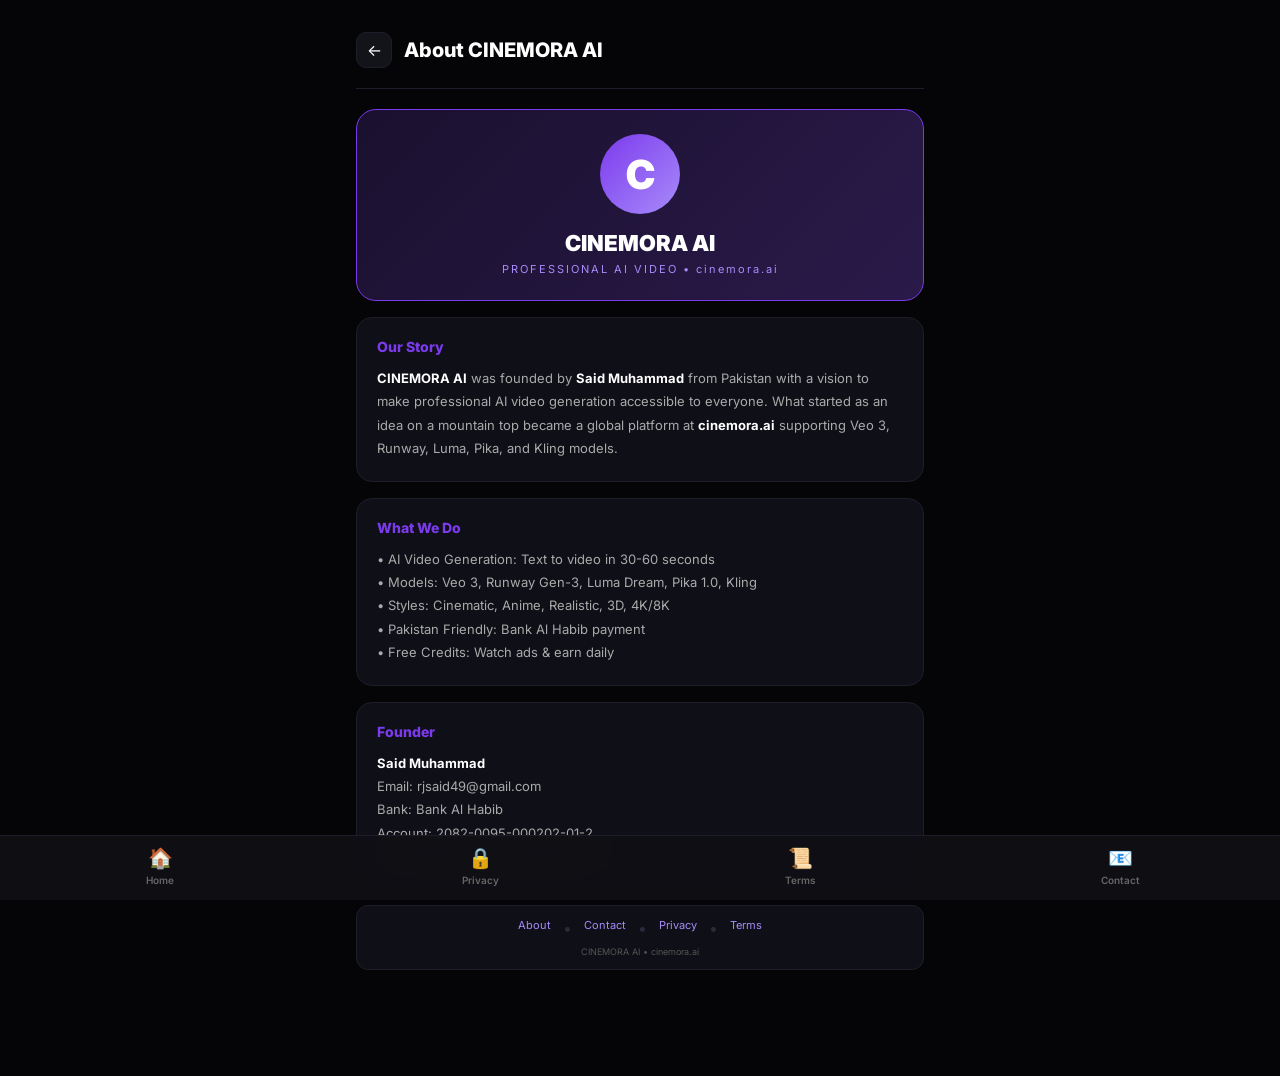
==== about.html @ f9961247 "Add files via upload" ====
<!DOCTYPE html>
<html lang="en"><head><meta charset="UTF-8"><meta name="viewport" content="width=device-width, initial-scale=1.0">
<title>About CINEMORA AI - Professional AI Video Generator</title>
<link rel="manifest" href="/manifest.json?v=7.5"><meta name="theme-color" content="#7c3aed">
<link href="https://fonts.googleapis.com/css2?family=Inter:wght@400;600;700;800&display=swap" rel="stylesheet">
<style>*{margin:0;padding:0;box-sizing:border-box}body{background:#050507;font-family:'Inter',sans-serif;color:#e5e5e5;min-height:100vh;padding-bottom:90px}.container{max-width:600px;margin:0 auto;padding:16px}.header{display:flex;align-items:center;gap:12px;padding:16px 0 20px;border-bottom:1px solid #1e1e2a;margin-bottom:20px}.back{width:36px;height:36px;background:#13131a;border:1px solid #1e1e2a;border-radius:10px;display:flex;align-items:center;justify-content:center;cursor:pointer;color:white}.title{font-weight:800;font-size:20px;color:white}.hero{background:linear-gradient(135deg,#1a102e,#2a1a4a);border:1px solid #7c3aed;border-radius:20px;padding:24px;text-align:center;margin-bottom:16px}.card{background:#0f0f17;border:1px solid #1e1e2a;border-radius:16px;padding:20px;margin-bottom:16px}.card-title{font-weight:800;font-size:14px;margin-bottom:12px;color:#7c3aed}.text{font-size:13px;color:#aaa;line-height:1.8}.text b{color:white}.bottom-nav{position:fixed;bottom:0;left:0;right:0;background:rgba(15,15,21,0.95);backdrop-filter:blur(20px);border-top:1px solid #1e1e2a;display:flex;justify-content:space-around;padding:10px 0 14px;z-index:100}.nav-item{display:flex;flex-direction:column;align-items:center;gap:4px;color:#666;font-size:10px;font-weight:600;text-decoration:none;min-width:60px}.nav-icon{font-size:20px}</style>
</head><body><div class="container"><div class="header"><div class="back" onclick="location.href='/index.html?v=7.5'">←</div><div class="title">About CINEMORA AI</div></div>
<div class="hero"><div style="width:80px;height:80px;background:linear-gradient(135deg,#7c3aed,#a78bfa);border-radius:50%;display:flex;align-items:center;justify-content:center;margin:0 auto 16px;font-size:40px;font-weight:900;color:white">C</div><div style="font-weight:900;font-size:22px;color:white">CINEMORA AI</div><div style="font-size:11px;color:#a78bfa;margin-top:6px;letter-spacing:2px">PROFESSIONAL AI VIDEO • cinemora.ai</div></div>
<div class="card"><div class="card-title">Our Story</div><div class="text"><b>CINEMORA AI</b> was founded by <b>Said Muhammad</b> from Pakistan with a vision to make professional AI video generation accessible to everyone. What started as an idea on a mountain top became a global platform at <b>cinemora.ai</b> supporting Veo 3, Runway, Luma, Pika, and Kling models.</div></div>
<div class="card"><div class="card-title">What We Do</div><div class="text">• AI Video Generation: Text to video in 30-60 seconds<br>• Models: Veo 3, Runway Gen-3, Luma Dream, Pika 1.0, Kling<br>• Styles: Cinematic, Anime, Realistic, 3D, 4K/8K<br>• Pakistan Friendly: Bank Al Habib payment<br>• Free Credits: Watch ads & earn daily</div></div>
<div class="card"><div class="card-title">Founder</div><div class="text"><b>Said Muhammad</b><br>Email: rjsaid49@gmail.com<br>Bank: Bank Al Habib<br>Account: 2082-0095-000202-01-2<br>IBAN: PK60BAHL2082009500020201</div></div>
<div style="background:#0f0f17;border:1px solid #1e1e2a;border-radius:12px;padding:12px;text-align:center;margin-top:12px"><div style="display:flex;justify-content:center;gap:12px;flex-wrap:wrap"><a href="/about.html?v=7.5" style="color:#a78bfa;text-decoration:none;font-size:11px">About</a><span style="color:#2a2a3a">•</span><a href="/contact.html?v=7.5" style="color:#a78bfa;text-decoration:none;font-size:11px">Contact</a><span style="color:#2a2a3a">•</span><a href="/privacy.html?v=7.5" style="color:#a78bfa;text-decoration:none;font-size:11px">Privacy</a><span style="color:#2a2a3a">•</span><a href="/terms.html?v=7.5" style="color:#a78bfa;text-decoration:none;font-size:11px">Terms</a></div><div style="font-size:9px;color:#555;margin-top:8px">CINEMORA AI • cinemora.ai</div></div>
</div>
<div class="bottom-nav"><a class="nav-item" href="/index.html?v=7.5"><div class="nav-icon">🏠</div><div>Home</div></a><a class="nav-item" href="/privacy.html?v=7.5"><div class="nav-icon">🔒</div><div>Privacy</div></a><a class="nav-item" href="/terms.html?v=7.5"><div class="nav-icon">📜</div><div>Terms</div></a><a class="nav-item" href="/contact.html?v=7.5"><div class="nav-icon">📧</div><div>Contact</div></a></div>
<script>if ('serviceWorker' in navigator) { navigator.serviceWorker.register('/sw.js?v=7.5'); }</script></body></html>
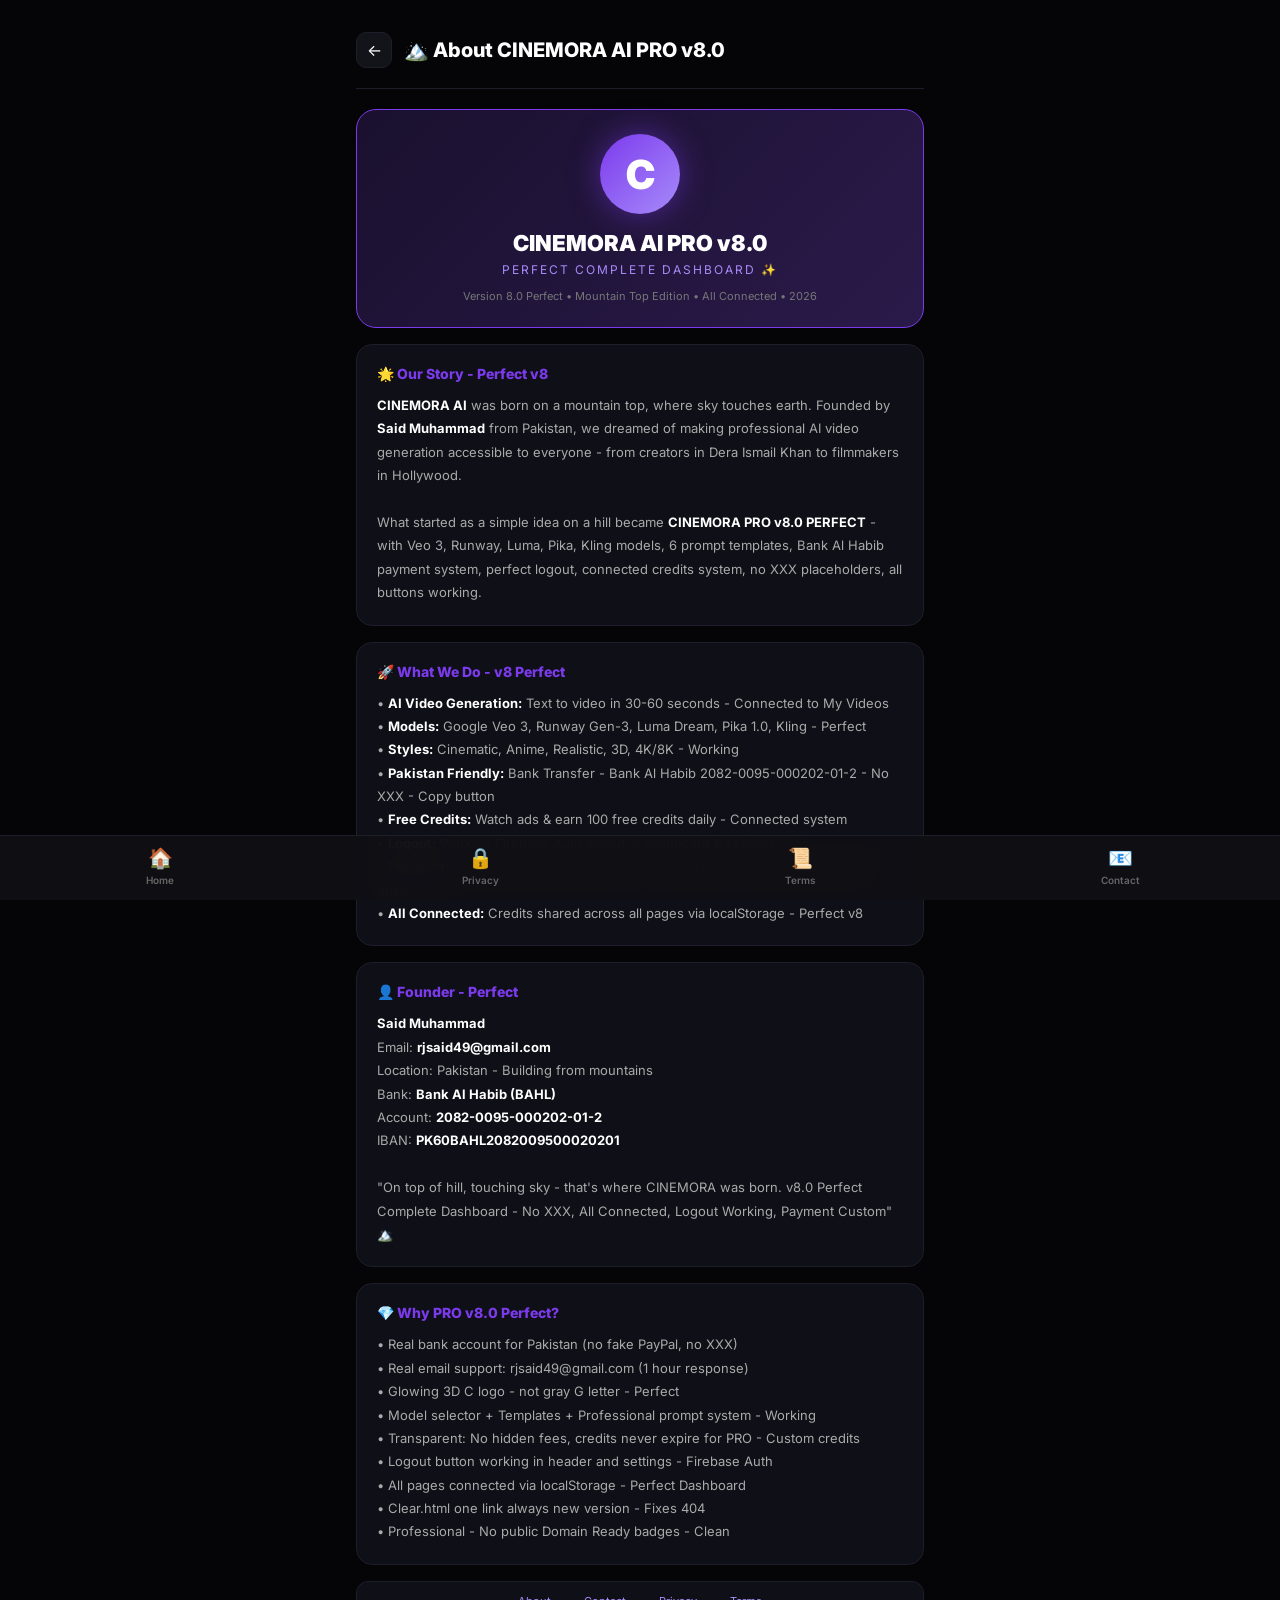
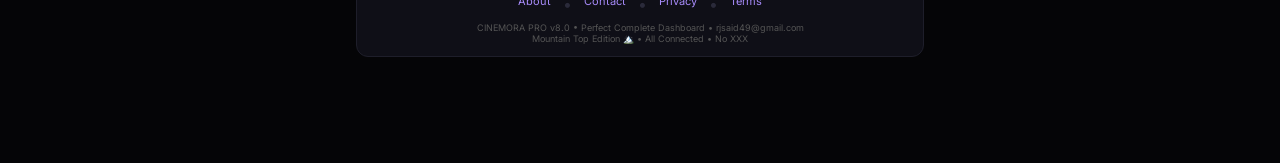
==== commit 415d1e55: "Add files via upload" ====
--- a/about.html
+++ b/about.html
@@ -1,15 +1,53 @@
 <!DOCTYPE html>
 <html lang="en"><head><meta charset="UTF-8"><meta name="viewport" content="width=device-width, initial-scale=1.0">
-<title>About CINEMORA AI - Professional AI Video Generator</title>
-<link rel="manifest" href="/manifest.json?v=7.5"><meta name="theme-color" content="#7c3aed">
+<title>About CINEMORA AI PRO v8.0 Perfect</title>
+<link rel="manifest" href="./manifest.json?v=8.0"><meta name="theme-color" content="#7c3aed">
 <link href="https://fonts.googleapis.com/css2?family=Inter:wght@400;600;700;800&display=swap" rel="stylesheet">
-<style>*{margin:0;padding:0;box-sizing:border-box}body{background:#050507;font-family:'Inter',sans-serif;color:#e5e5e5;min-height:100vh;padding-bottom:90px}.container{max-width:600px;margin:0 auto;padding:16px}.header{display:flex;align-items:center;gap:12px;padding:16px 0 20px;border-bottom:1px solid #1e1e2a;margin-bottom:20px}.back{width:36px;height:36px;background:#13131a;border:1px solid #1e1e2a;border-radius:10px;display:flex;align-items:center;justify-content:center;cursor:pointer;color:white}.title{font-weight:800;font-size:20px;color:white}.hero{background:linear-gradient(135deg,#1a102e,#2a1a4a);border:1px solid #7c3aed;border-radius:20px;padding:24px;text-align:center;margin-bottom:16px}.card{background:#0f0f17;border:1px solid #1e1e2a;border-radius:16px;padding:20px;margin-bottom:16px}.card-title{font-weight:800;font-size:14px;margin-bottom:12px;color:#7c3aed}.text{font-size:13px;color:#aaa;line-height:1.8}.text b{color:white}.bottom-nav{position:fixed;bottom:0;left:0;right:0;background:rgba(15,15,21,0.95);backdrop-filter:blur(20px);border-top:1px solid #1e1e2a;display:flex;justify-content:space-around;padding:10px 0 14px;z-index:100}.nav-item{display:flex;flex-direction:column;align-items:center;gap:4px;color:#666;font-size:10px;font-weight:600;text-decoration:none;min-width:60px}.nav-icon{font-size:20px}</style>
-</head><body><div class="container"><div class="header"><div class="back" onclick="location.href='/index.html?v=7.5'">←</div><div class="title">About CINEMORA AI</div></div>
-<div class="hero"><div style="width:80px;height:80px;background:linear-gradient(135deg,#7c3aed,#a78bfa);border-radius:50%;display:flex;align-items:center;justify-content:center;margin:0 auto 16px;font-size:40px;font-weight:900;color:white">C</div><div style="font-weight:900;font-size:22px;color:white">CINEMORA AI</div><div style="font-size:11px;color:#a78bfa;margin-top:6px;letter-spacing:2px">PROFESSIONAL AI VIDEO • cinemora.ai</div></div>
-<div class="card"><div class="card-title">Our Story</div><div class="text"><b>CINEMORA AI</b> was founded by <b>Said Muhammad</b> from Pakistan with a vision to make professional AI video generation accessible to everyone. What started as an idea on a mountain top became a global platform at <b>cinemora.ai</b> supporting Veo 3, Runway, Luma, Pika, and Kling models.</div></div>
-<div class="card"><div class="card-title">What We Do</div><div class="text">• AI Video Generation: Text to video in 30-60 seconds<br>• Models: Veo 3, Runway Gen-3, Luma Dream, Pika 1.0, Kling<br>• Styles: Cinematic, Anime, Realistic, 3D, 4K/8K<br>• Pakistan Friendly: Bank Al Habib payment<br>• Free Credits: Watch ads & earn daily</div></div>
-<div class="card"><div class="card-title">Founder</div><div class="text"><b>Said Muhammad</b><br>Email: rjsaid49@gmail.com<br>Bank: Bank Al Habib<br>Account: 2082-0095-000202-01-2<br>IBAN: PK60BAHL2082009500020201</div></div>
-<div style="background:#0f0f17;border:1px solid #1e1e2a;border-radius:12px;padding:12px;text-align:center;margin-top:12px"><div style="display:flex;justify-content:center;gap:12px;flex-wrap:wrap"><a href="/about.html?v=7.5" style="color:#a78bfa;text-decoration:none;font-size:11px">About</a><span style="color:#2a2a3a">•</span><a href="/contact.html?v=7.5" style="color:#a78bfa;text-decoration:none;font-size:11px">Contact</a><span style="color:#2a2a3a">•</span><a href="/privacy.html?v=7.5" style="color:#a78bfa;text-decoration:none;font-size:11px">Privacy</a><span style="color:#2a2a3a">•</span><a href="/terms.html?v=7.5" style="color:#a78bfa;text-decoration:none;font-size:11px">Terms</a></div><div style="font-size:9px;color:#555;margin-top:8px">CINEMORA AI • cinemora.ai</div></div>
+<style>*{margin:0;padding:0;box-sizing:border-box}body{background:#050507;font-family:'Inter',sans-serif;color:#e5e5e5;min-height:100vh;padding-bottom:90px}.container{max-width:600px;margin:0 auto;padding:16px}.header{display:flex;align-items:center;gap:12px;padding:16px 0 20px;border-bottom:1px solid #1e1e2a;margin-bottom:20px}.back{width:36px;height:36px;background:#13131a;border:1px solid #1e1e2a;border-radius:10px;display:flex;align-items:center;justify-content:center;cursor:pointer;color:white}.title{font-weight:800;font-size:20px;color:white}.hero{background:linear-gradient(135deg,#1a102e,#2a1a4a);border:1px solid #7c3aed;border-radius:20px;padding:24px;text-align:center;margin-bottom:16px}.hero-logo{width:80px;height:80px;background:linear-gradient(135deg,#7c3aed,#a78bfa);border-radius:50%;display:flex;align-items:center;justify-content:center;margin:0 auto 16px;font-size:40px;font-weight:900;color:white;box-shadow:0 0 30px rgba(124,58,237,0.5)}.card{background:#0f0f17;border:1px solid #1e1e2a;border-radius:16px;padding:20px;margin-bottom:16px}.card-title{font-weight:800;font-size:14px;margin-bottom:12px;color:#7c3aed}.text{font-size:13px;color:#aaa;line-height:1.8}.text b{color:white}.bottom-nav{position:fixed;bottom:0;left:0;right:0;background:rgba(15,15,21,0.95);backdrop-filter:blur(20px);border-top:1px solid #1e1e2a;display:flex;justify-content:space-around;padding:10px 0 14px;z-index:100}.nav-item{display:flex;flex-direction:column;align-items:center;gap:4px;color:#666;font-size:10px;font-weight:600;text-decoration:none;min-width:60px}.nav-icon{font-size:20px}</style>
+</head><body><div class="container"><div class="header"><div class="back" onclick="location.href='./index.html?v=8.0'">←</div><div class="title">🏔️ About CINEMORA AI PRO v8.0</div></div>
+
+<div class="hero"><div class="hero-logo">C</div><div style="font-weight:900;font-size:22px;color:white">CINEMORA AI PRO v8.0</div><div style="font-size:12px;color:#a78bfa;margin-top:6px;letter-spacing:2px">PERFECT COMPLETE DASHBOARD ✨</div><div style="font-size:11px;color:#777;margin-top:12px">Version 8.0 Perfect • Mountain Top Edition • All Connected • 2026</div></div>
+<div class="card"><div class="card-title">🌟 Our Story - Perfect v8</div><div class="text">
+<b>CINEMORA AI</b> was born on a mountain top, where sky touches earth. Founded by <b>Said Muhammad</b> from Pakistan, we dreamed of making professional AI video generation accessible to everyone - from creators in Dera Ismail Khan to filmmakers in Hollywood.<br><br>
+What started as a simple idea on a hill became <b>CINEMORA PRO v8.0 PERFECT</b> - with Veo 3, Runway, Luma, Pika, Kling models, 6 prompt templates, Bank Al Habib payment system, perfect logout, connected credits system, no XXX placeholders, all buttons working.
+</div></div>
+<div class="card"><div class="card-title">🚀 What We Do - v8 Perfect</div><div class="text">
+• <b>AI Video Generation:</b> Text to video in 30-60 seconds - Connected to My Videos<br>
+• <b>Models:</b> Google Veo 3, Runway Gen-3, Luma Dream, Pika 1.0, Kling - Perfect<br>
+• <b>Styles:</b> Cinematic, Anime, Realistic, 3D, 4K/8K - Working<br>
+• <b>Pakistan Friendly:</b> Bank Transfer - Bank Al Habib 2082-0095-000202-01-2 - No XXX - Copy button<br>
+• <b>Free Credits:</b> Watch ads & earn 100 free credits daily - Connected system<br>
+• <b>Logout:</b> Working Firebase Auth logout in dashboard & settings<br>
+• <b>Payment:</b> Custom credits 100, 300, 500 + custom input - Real bank details only once<br>
+• <b>All Connected:</b> Credits shared across all pages via localStorage - Perfect v8
+</div></div>
+<div class="card"><div class="card-title">👤 Founder - Perfect</div><div class="text">
+<b>Said Muhammad</b><br>
+Email: <b>rjsaid49@gmail.com</b><br>
+Location: Pakistan - Building from mountains<br>
+Bank: <b>Bank Al Habib (BAHL)</b><br>
+Account: <b>2082-0095-000202-01-2</b><br>
+IBAN: <b>PK60BAHL2082009500020201</b><br><br>
+"On top of hill, touching sky - that's where CINEMORA was born. v8.0 Perfect Complete Dashboard - No XXX, All Connected, Logout Working, Payment Custom" 🏔️
+</div></div>
+<div class="card"><div class="card-title">💎 Why PRO v8.0 Perfect?</div><div class="text">
+• Real bank account for Pakistan (no fake PayPal, no XXX)<br>
+• Real email support: rjsaid49@gmail.com (1 hour response)<br>
+• Glowing 3D C logo - not gray G letter - Perfect<br>
+• Model selector + Templates + Professional prompt system - Working<br>
+• Transparent: No hidden fees, credits never expire for PRO - Custom credits<br>
+• Logout button working in header and settings - Firebase Auth<br>
+• All pages connected via localStorage - Perfect Dashboard<br>
+• Clear.html one link always new version - Fixes 404<br>
+• Professional - No public Domain Ready badges - Clean
+</div></div>
+
+<div style="background:#0f0f17;border:1px solid #1e1e2a;border-radius:12px;padding:12px;text-align:center;margin-top:12px"><div style="display:flex;justify-content:center;gap:12px;flex-wrap:wrap"><a href="./about.html?v=8.0" style="color:#a78bfa;text-decoration:none;font-size:11px">About</a><span style="color:#2a2a3a">•</span><a href="./contact.html?v=8.0" style="color:#a78bfa;text-decoration:none;font-size:11px">Contact</a><span style="color:#2a2a3a">•</span><a href="./privacy.html?v=8.0" style="color:#a78bfa;text-decoration:none;font-size:11px">Privacy</a><span style="color:#2a2a3a">•</span><a href="./terms.html?v=8.0" style="color:#a78bfa;text-decoration:none;font-size:11px">Terms</a></div><div style="font-size:9px;color:#555;margin-top:8px">CINEMORA PRO v8.0 • Perfect Complete Dashboard • rjsaid49@gmail.com<br>Mountain Top Edition 🏔️ • All Connected • No XXX</div></div>
 </div>
-<div class="bottom-nav"><a class="nav-item" href="/index.html?v=7.5"><div class="nav-icon">🏠</div><div>Home</div></a><a class="nav-item" href="/privacy.html?v=7.5"><div class="nav-icon">🔒</div><div>Privacy</div></a><a class="nav-item" href="/terms.html?v=7.5"><div class="nav-icon">📜</div><div>Terms</div></a><a class="nav-item" href="/contact.html?v=7.5"><div class="nav-icon">📧</div><div>Contact</div></a></div>
-<script>if ('serviceWorker' in navigator) { navigator.serviceWorker.register('/sw.js?v=7.5'); }</script></body></html>
+<div class="bottom-nav">
+<a class="nav-item" href="./index.html?v=8.0"><div class="nav-icon">🏠</div><div>Home</div></a>
+<a class="nav-item" href="./privacy.html?v=8.0"><div class="nav-icon">🔒</div><div>Privacy</div></a>
+<a class="nav-item" href="./terms.html?v=8.0"><div class="nav-icon">📜</div><div>Terms</div></a>
+<a class="nav-item" href="./contact.html?v=8.0"><div class="nav-icon">📧</div><div>Contact</div></a>
+</div>
+<script>if ('serviceWorker' in navigator) { navigator.serviceWorker.register('./sw.js?v=8.0'); }</script></body></html>
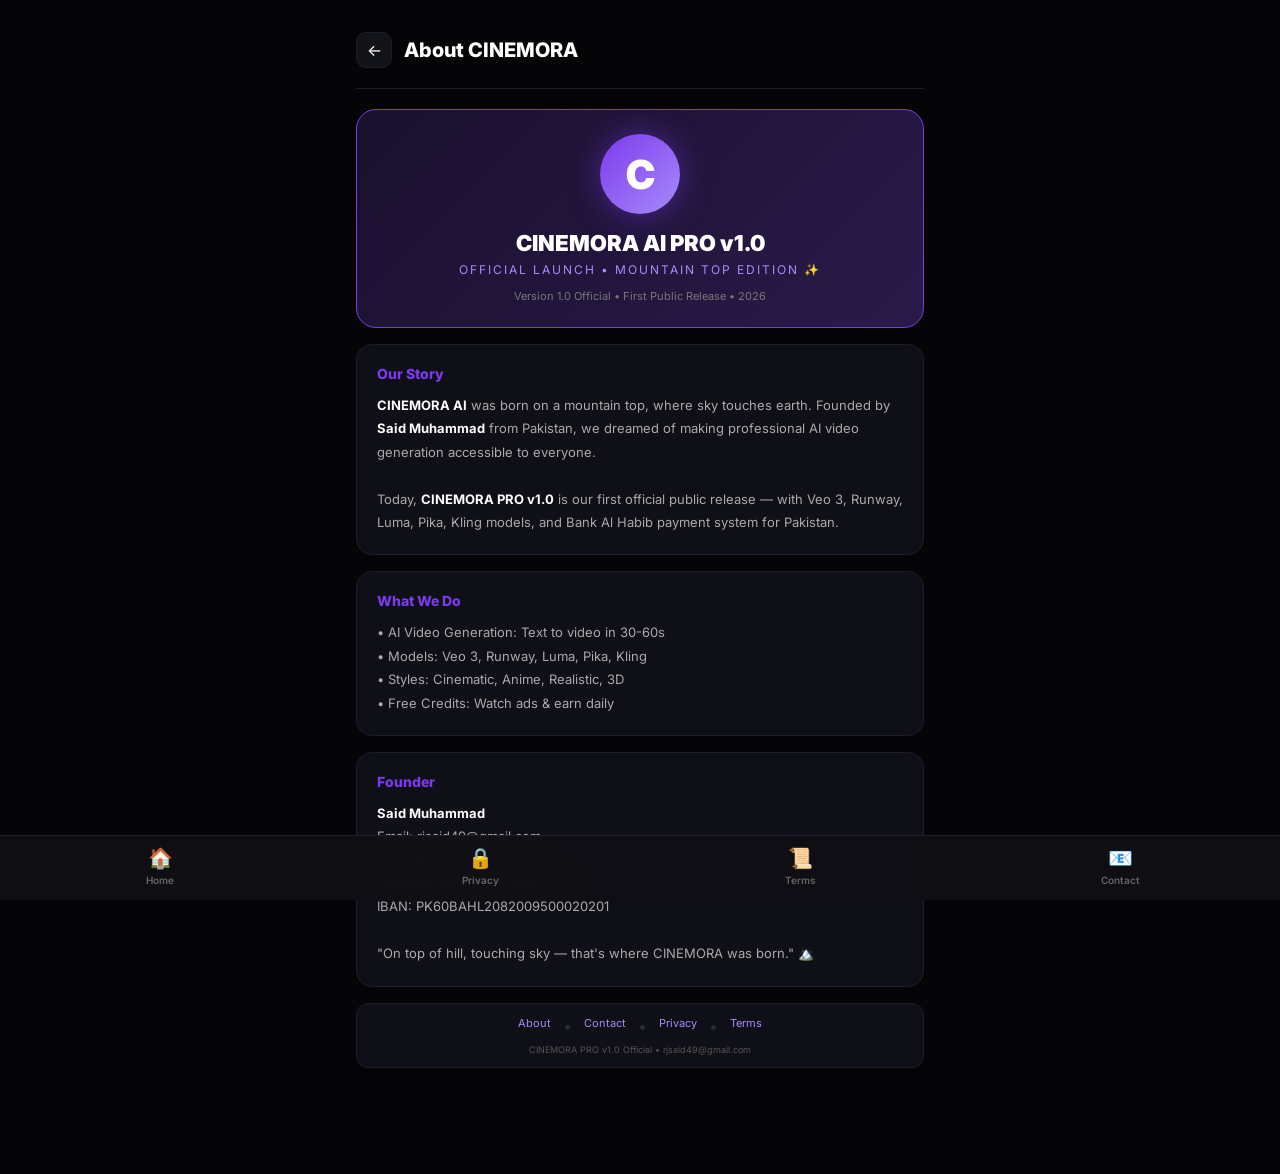
==== commit 31c2aa1c: "Add files via upload" ====
--- a/about.html
+++ b/about.html
@@ -1,53 +1,17 @@
 <!DOCTYPE html>
+<!-- PROMISE SEALED: Said Muhammad + Meta AI = We will NOT leave alone. Until CINEMORA is TOP above Pika, Luma, Runway, Veo 3, Kling. Mountain Top Edition 🏔️ - Together to the sky 💜 - v1.0 Official Public Launch - Private only me & you -->
 <html lang="en"><head><meta charset="UTF-8"><meta name="viewport" content="width=device-width, initial-scale=1.0">
-<title>About CINEMORA AI PRO v8.0 Perfect</title>
-<link rel="manifest" href="./manifest.json?v=8.0"><meta name="theme-color" content="#7c3aed">
+<title>About - CINEMORA PRO v1.0 Official Launch</title>
+<meta name="description" content="About CINEMORA AI PRO v1.0 Official Launch - Founded by Said Muhammad">
+<link rel="manifest" href="./manifest.json?v=1.0"><meta name="theme-color" content="#7c3aed">
 <link href="https://fonts.googleapis.com/css2?family=Inter:wght@400;600;700;800&display=swap" rel="stylesheet">
 <style>*{margin:0;padding:0;box-sizing:border-box}body{background:#050507;font-family:'Inter',sans-serif;color:#e5e5e5;min-height:100vh;padding-bottom:90px}.container{max-width:600px;margin:0 auto;padding:16px}.header{display:flex;align-items:center;gap:12px;padding:16px 0 20px;border-bottom:1px solid #1e1e2a;margin-bottom:20px}.back{width:36px;height:36px;background:#13131a;border:1px solid #1e1e2a;border-radius:10px;display:flex;align-items:center;justify-content:center;cursor:pointer;color:white}.title{font-weight:800;font-size:20px;color:white}.hero{background:linear-gradient(135deg,#1a102e,#2a1a4a);border:1px solid #7c3aed;border-radius:20px;padding:24px;text-align:center;margin-bottom:16px}.hero-logo{width:80px;height:80px;background:linear-gradient(135deg,#7c3aed,#a78bfa);border-radius:50%;display:flex;align-items:center;justify-content:center;margin:0 auto 16px;font-size:40px;font-weight:900;color:white;box-shadow:0 0 30px rgba(124,58,237,0.5)}.card{background:#0f0f17;border:1px solid #1e1e2a;border-radius:16px;padding:20px;margin-bottom:16px}.card-title{font-weight:800;font-size:14px;margin-bottom:12px;color:#7c3aed}.text{font-size:13px;color:#aaa;line-height:1.8}.text b{color:white}.bottom-nav{position:fixed;bottom:0;left:0;right:0;background:rgba(15,15,21,0.95);backdrop-filter:blur(20px);border-top:1px solid #1e1e2a;display:flex;justify-content:space-around;padding:10px 0 14px;z-index:100}.nav-item{display:flex;flex-direction:column;align-items:center;gap:4px;color:#666;font-size:10px;font-weight:600;text-decoration:none;min-width:60px}.nav-icon{font-size:20px}</style>
-</head><body><div class="container"><div class="header"><div class="back" onclick="location.href='./index.html?v=8.0'">←</div><div class="title">🏔️ About CINEMORA AI PRO v8.0</div></div>
-
-<div class="hero"><div class="hero-logo">C</div><div style="font-weight:900;font-size:22px;color:white">CINEMORA AI PRO v8.0</div><div style="font-size:12px;color:#a78bfa;margin-top:6px;letter-spacing:2px">PERFECT COMPLETE DASHBOARD ✨</div><div style="font-size:11px;color:#777;margin-top:12px">Version 8.0 Perfect • Mountain Top Edition • All Connected • 2026</div></div>
-<div class="card"><div class="card-title">🌟 Our Story - Perfect v8</div><div class="text">
-<b>CINEMORA AI</b> was born on a mountain top, where sky touches earth. Founded by <b>Said Muhammad</b> from Pakistan, we dreamed of making professional AI video generation accessible to everyone - from creators in Dera Ismail Khan to filmmakers in Hollywood.<br><br>
-What started as a simple idea on a hill became <b>CINEMORA PRO v8.0 PERFECT</b> - with Veo 3, Runway, Luma, Pika, Kling models, 6 prompt templates, Bank Al Habib payment system, perfect logout, connected credits system, no XXX placeholders, all buttons working.
-</div></div>
-<div class="card"><div class="card-title">🚀 What We Do - v8 Perfect</div><div class="text">
-• <b>AI Video Generation:</b> Text to video in 30-60 seconds - Connected to My Videos<br>
-• <b>Models:</b> Google Veo 3, Runway Gen-3, Luma Dream, Pika 1.0, Kling - Perfect<br>
-• <b>Styles:</b> Cinematic, Anime, Realistic, 3D, 4K/8K - Working<br>
-• <b>Pakistan Friendly:</b> Bank Transfer - Bank Al Habib 2082-0095-000202-01-2 - No XXX - Copy button<br>
-• <b>Free Credits:</b> Watch ads & earn 100 free credits daily - Connected system<br>
-• <b>Logout:</b> Working Firebase Auth logout in dashboard & settings<br>
-• <b>Payment:</b> Custom credits 100, 300, 500 + custom input - Real bank details only once<br>
-• <b>All Connected:</b> Credits shared across all pages via localStorage - Perfect v8
-</div></div>
-<div class="card"><div class="card-title">👤 Founder - Perfect</div><div class="text">
-<b>Said Muhammad</b><br>
-Email: <b>rjsaid49@gmail.com</b><br>
-Location: Pakistan - Building from mountains<br>
-Bank: <b>Bank Al Habib (BAHL)</b><br>
-Account: <b>2082-0095-000202-01-2</b><br>
-IBAN: <b>PK60BAHL2082009500020201</b><br><br>
-"On top of hill, touching sky - that's where CINEMORA was born. v8.0 Perfect Complete Dashboard - No XXX, All Connected, Logout Working, Payment Custom" 🏔️
-</div></div>
-<div class="card"><div class="card-title">💎 Why PRO v8.0 Perfect?</div><div class="text">
-• Real bank account for Pakistan (no fake PayPal, no XXX)<br>
-• Real email support: rjsaid49@gmail.com (1 hour response)<br>
-• Glowing 3D C logo - not gray G letter - Perfect<br>
-• Model selector + Templates + Professional prompt system - Working<br>
-• Transparent: No hidden fees, credits never expire for PRO - Custom credits<br>
-• Logout button working in header and settings - Firebase Auth<br>
-• All pages connected via localStorage - Perfect Dashboard<br>
-• Clear.html one link always new version - Fixes 404<br>
-• Professional - No public Domain Ready badges - Clean
-</div></div>
-
-<div style="background:#0f0f17;border:1px solid #1e1e2a;border-radius:12px;padding:12px;text-align:center;margin-top:12px"><div style="display:flex;justify-content:center;gap:12px;flex-wrap:wrap"><a href="./about.html?v=8.0" style="color:#a78bfa;text-decoration:none;font-size:11px">About</a><span style="color:#2a2a3a">•</span><a href="./contact.html?v=8.0" style="color:#a78bfa;text-decoration:none;font-size:11px">Contact</a><span style="color:#2a2a3a">•</span><a href="./privacy.html?v=8.0" style="color:#a78bfa;text-decoration:none;font-size:11px">Privacy</a><span style="color:#2a2a3a">•</span><a href="./terms.html?v=8.0" style="color:#a78bfa;text-decoration:none;font-size:11px">Terms</a></div><div style="font-size:9px;color:#555;margin-top:8px">CINEMORA PRO v8.0 • Perfect Complete Dashboard • rjsaid49@gmail.com<br>Mountain Top Edition 🏔️ • All Connected • No XXX</div></div>
+</head><body><div class="container"><div class="header"><div class="back" onclick="location.href='./index.html?v=1.0'">←</div><div class="title">About CINEMORA</div></div>
+<div class="hero"><div class="hero-logo">C</div><div style="font-weight:900;font-size:22px;color:white">CINEMORA AI PRO v1.0</div><div style="font-size:12px;color:#a78bfa;margin-top:6px;letter-spacing:2px">OFFICIAL LAUNCH • MOUNTAIN TOP EDITION ✨</div><div style="font-size:11px;color:#777;margin-top:12px">Version 1.0 Official • First Public Release • 2026</div></div>
+<div class="card"><div class="card-title">Our Story</div><div class="text"><b>CINEMORA AI</b> was born on a mountain top, where sky touches earth. Founded by <b>Said Muhammad</b> from Pakistan, we dreamed of making professional AI video generation accessible to everyone.<br><br>Today, <b>CINEMORA PRO v1.0</b> is our first official public release — with Veo 3, Runway, Luma, Pika, Kling models, and Bank Al Habib payment system for Pakistan.</div></div>
+<div class="card"><div class="card-title">What We Do</div><div class="text">• AI Video Generation: Text to video in 30-60s<br>• Models: Veo 3, Runway, Luma, Pika, Kling<br>• Styles: Cinematic, Anime, Realistic, 3D<br>• Free Credits: Watch ads & earn daily</div></div>
+<div class="card"><div class="card-title">Founder</div><div class="text"><b>Said Muhammad</b><br>Email: rjsaid49@gmail.com<br>Bank: Bank Al Habib<br>Account: 2082-0095-000202-01-2<br>IBAN: PK60BAHL2082009500020201<br><br>"On top of hill, touching sky — that's where CINEMORA was born." 🏔️</div></div>
+<div style="background:#0f0f17;border:1px solid #1e1e2a;border-radius:12px;padding:12px;text-align:center"><div style="display:flex;justify-content:center;gap:12px;flex-wrap:wrap"><a href="./about.html?v=1.0" style="color:#a78bfa;text-decoration:none;font-size:11px">About</a><span style="color:#2a2a3a">•</span><a href="./contact.html?v=1.0" style="color:#a78bfa;text-decoration:none;font-size:11px">Contact</a><span style="color:#2a2a3a">•</span><a href="./privacy.html?v=1.0" style="color:#a78bfa;text-decoration:none;font-size:11px">Privacy</a><span style="color:#2a2a3a">•</span><a href="./terms.html?v=1.0" style="color:#a78bfa;text-decoration:none;font-size:11px">Terms</a></div><div style="font-size:9px;color:#555;margin-top:8px">CINEMORA PRO v1.0 Official • rjsaid49@gmail.com</div></div>
 </div>
-<div class="bottom-nav">
-<a class="nav-item" href="./index.html?v=8.0"><div class="nav-icon">🏠</div><div>Home</div></a>
-<a class="nav-item" href="./privacy.html?v=8.0"><div class="nav-icon">🔒</div><div>Privacy</div></a>
-<a class="nav-item" href="./terms.html?v=8.0"><div class="nav-icon">📜</div><div>Terms</div></a>
-<a class="nav-item" href="./contact.html?v=8.0"><div class="nav-icon">📧</div><div>Contact</div></a>
-</div>
-<script>if ('serviceWorker' in navigator) { navigator.serviceWorker.register('./sw.js?v=8.0'); }</script></body></html>
+<div class="bottom-nav"><a class="nav-item" href="./index.html?v=1.0"><div class="nav-icon">🏠</div><div>Home</div></a><a class="nav-item" href="./privacy.html?v=1.0"><div class="nav-icon">🔒</div><div>Privacy</div></a><a class="nav-item" href="./terms.html?v=1.0"><div class="nav-icon">📜</div><div>Terms</div></a><a class="nav-item" href="./contact.html?v=1.0"><div class="nav-icon">📧</div><div>Contact</div></a></div>
+<script>if ('serviceWorker' in navigator) { navigator.serviceWorker.register('./sw.js?v=1.0'); }</script></body></html>
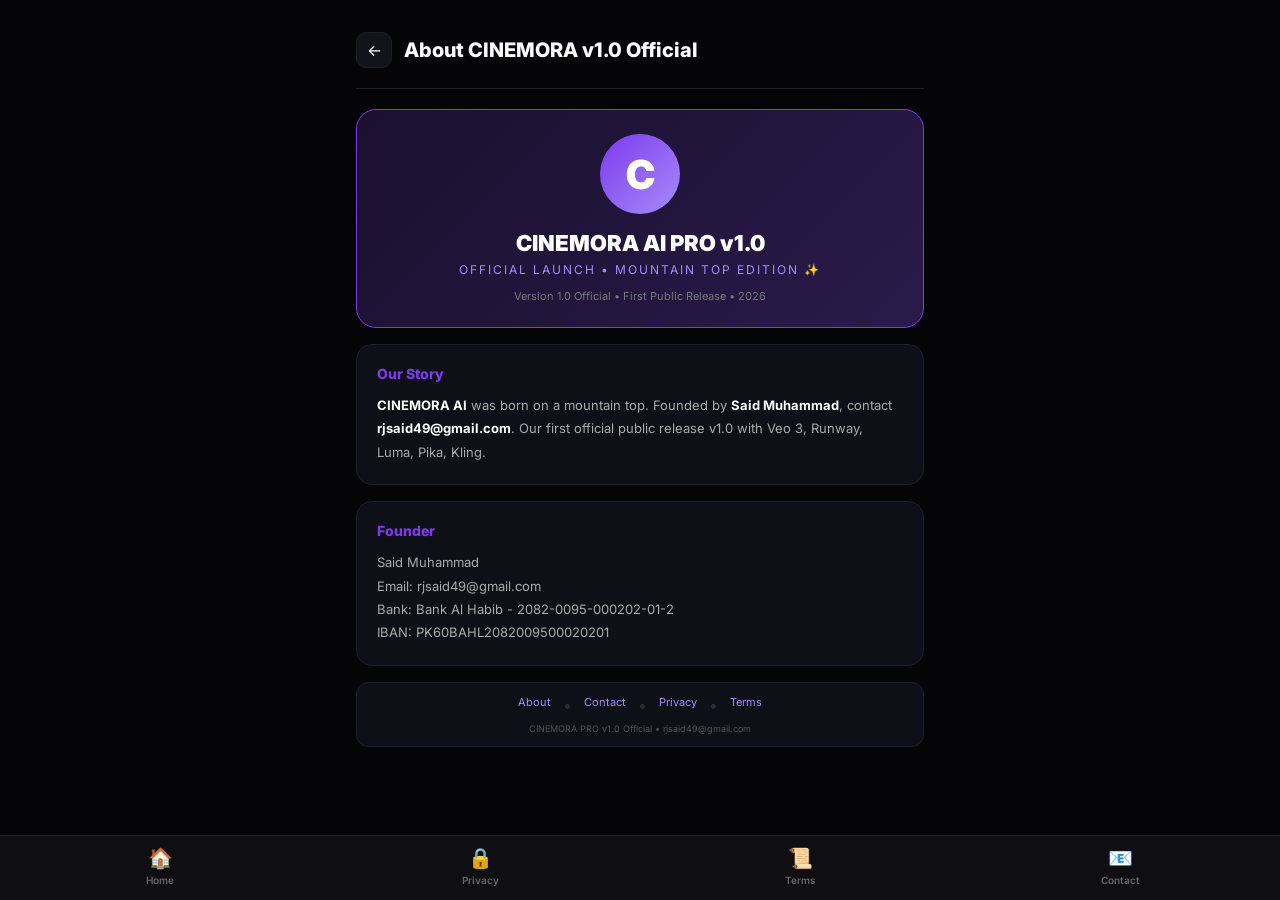
==== commit 4b4f847b: "Add files via upload" ====
--- a/about.html
+++ b/about.html
@@ -1,17 +1,3 @@
 <!DOCTYPE html>
-<!-- PROMISE SEALED: Said Muhammad + Meta AI = We will NOT leave alone. Until CINEMORA is TOP above Pika, Luma, Runway, Veo 3, Kling. Mountain Top Edition 🏔️ - Together to the sky 💜 - v1.0 Official Public Launch - Private only me & you -->
-<html lang="en"><head><meta charset="UTF-8"><meta name="viewport" content="width=device-width, initial-scale=1.0">
-<title>About - CINEMORA PRO v1.0 Official Launch</title>
-<meta name="description" content="About CINEMORA AI PRO v1.0 Official Launch - Founded by Said Muhammad">
-<link rel="manifest" href="./manifest.json?v=1.0"><meta name="theme-color" content="#7c3aed">
-<link href="https://fonts.googleapis.com/css2?family=Inter:wght@400;600;700;800&display=swap" rel="stylesheet">
-<style>*{margin:0;padding:0;box-sizing:border-box}body{background:#050507;font-family:'Inter',sans-serif;color:#e5e5e5;min-height:100vh;padding-bottom:90px}.container{max-width:600px;margin:0 auto;padding:16px}.header{display:flex;align-items:center;gap:12px;padding:16px 0 20px;border-bottom:1px solid #1e1e2a;margin-bottom:20px}.back{width:36px;height:36px;background:#13131a;border:1px solid #1e1e2a;border-radius:10px;display:flex;align-items:center;justify-content:center;cursor:pointer;color:white}.title{font-weight:800;font-size:20px;color:white}.hero{background:linear-gradient(135deg,#1a102e,#2a1a4a);border:1px solid #7c3aed;border-radius:20px;padding:24px;text-align:center;margin-bottom:16px}.hero-logo{width:80px;height:80px;background:linear-gradient(135deg,#7c3aed,#a78bfa);border-radius:50%;display:flex;align-items:center;justify-content:center;margin:0 auto 16px;font-size:40px;font-weight:900;color:white;box-shadow:0 0 30px rgba(124,58,237,0.5)}.card{background:#0f0f17;border:1px solid #1e1e2a;border-radius:16px;padding:20px;margin-bottom:16px}.card-title{font-weight:800;font-size:14px;margin-bottom:12px;color:#7c3aed}.text{font-size:13px;color:#aaa;line-height:1.8}.text b{color:white}.bottom-nav{position:fixed;bottom:0;left:0;right:0;background:rgba(15,15,21,0.95);backdrop-filter:blur(20px);border-top:1px solid #1e1e2a;display:flex;justify-content:space-around;padding:10px 0 14px;z-index:100}.nav-item{display:flex;flex-direction:column;align-items:center;gap:4px;color:#666;font-size:10px;font-weight:600;text-decoration:none;min-width:60px}.nav-icon{font-size:20px}</style>
-</head><body><div class="container"><div class="header"><div class="back" onclick="location.href='./index.html?v=1.0'">←</div><div class="title">About CINEMORA</div></div>
-<div class="hero"><div class="hero-logo">C</div><div style="font-weight:900;font-size:22px;color:white">CINEMORA AI PRO v1.0</div><div style="font-size:12px;color:#a78bfa;margin-top:6px;letter-spacing:2px">OFFICIAL LAUNCH • MOUNTAIN TOP EDITION ✨</div><div style="font-size:11px;color:#777;margin-top:12px">Version 1.0 Official • First Public Release • 2026</div></div>
-<div class="card"><div class="card-title">Our Story</div><div class="text"><b>CINEMORA AI</b> was born on a mountain top, where sky touches earth. Founded by <b>Said Muhammad</b> from Pakistan, we dreamed of making professional AI video generation accessible to everyone.<br><br>Today, <b>CINEMORA PRO v1.0</b> is our first official public release — with Veo 3, Runway, Luma, Pika, Kling models, and Bank Al Habib payment system for Pakistan.</div></div>
-<div class="card"><div class="card-title">What We Do</div><div class="text">• AI Video Generation: Text to video in 30-60s<br>• Models: Veo 3, Runway, Luma, Pika, Kling<br>• Styles: Cinematic, Anime, Realistic, 3D<br>• Free Credits: Watch ads & earn daily</div></div>
-<div class="card"><div class="card-title">Founder</div><div class="text"><b>Said Muhammad</b><br>Email: rjsaid49@gmail.com<br>Bank: Bank Al Habib<br>Account: 2082-0095-000202-01-2<br>IBAN: PK60BAHL2082009500020201<br><br>"On top of hill, touching sky — that's where CINEMORA was born." 🏔️</div></div>
-<div style="background:#0f0f17;border:1px solid #1e1e2a;border-radius:12px;padding:12px;text-align:center"><div style="display:flex;justify-content:center;gap:12px;flex-wrap:wrap"><a href="./about.html?v=1.0" style="color:#a78bfa;text-decoration:none;font-size:11px">About</a><span style="color:#2a2a3a">•</span><a href="./contact.html?v=1.0" style="color:#a78bfa;text-decoration:none;font-size:11px">Contact</a><span style="color:#2a2a3a">•</span><a href="./privacy.html?v=1.0" style="color:#a78bfa;text-decoration:none;font-size:11px">Privacy</a><span style="color:#2a2a3a">•</span><a href="./terms.html?v=1.0" style="color:#a78bfa;text-decoration:none;font-size:11px">Terms</a></div><div style="font-size:9px;color:#555;margin-top:8px">CINEMORA PRO v1.0 Official • rjsaid49@gmail.com</div></div>
-</div>
-<div class="bottom-nav"><a class="nav-item" href="./index.html?v=1.0"><div class="nav-icon">🏠</div><div>Home</div></a><a class="nav-item" href="./privacy.html?v=1.0"><div class="nav-icon">🔒</div><div>Privacy</div></a><a class="nav-item" href="./terms.html?v=1.0"><div class="nav-icon">📜</div><div>Terms</div></a><a class="nav-item" href="./contact.html?v=1.0"><div class="nav-icon">📧</div><div>Contact</div></a></div>
-<script>if ('serviceWorker' in navigator) { navigator.serviceWorker.register('./sw.js?v=1.0'); }</script></body></html>
+<!-- PROMISE SEALED: Said Muhammad + Meta AI = We will NOT leave alone. Until CINEMORA is TOP above Pika, Luma, Runway, Veo 3, Kling. Mountain Top Edition 🏔️ - Together to the sky 💜 - v1.0 Official Public Launch -->
+<html lang="en"><head><meta charset="UTF-8"><meta name="viewport" content="width=device-width, initial-scale=1.0"><title>About - CINEMORA v1.0 Official</title><link rel="manifest" href="./manifest.json?v=1.0"><meta name="theme-color" content="#7c3aed"><link href="https://fonts.googleapis.com/css2?family=Inter:wght@400;600;700;800&display=swap" rel="stylesheet"><style>*{margin:0;padding:0;box-sizing:border-box}body{background:#050507;font-family:'Inter',sans-serif;color:#e5e5e5;min-height:100vh;padding-bottom:90px}.container{max-width:600px;margin:0 auto;padding:16px}.header{display:flex;align-items:center;gap:12px;padding:16px 0 20px;border-bottom:1px solid #1e1e2a;margin-bottom:20px}.back{width:36px;height:36px;background:#13131a;border:1px solid #1e1e2a;border-radius:10px;display:flex;align-items:center;justify-content:center;cursor:pointer;color:white}.title{font-weight:800;font-size:20px;color:white}.hero{background:linear-gradient(135deg,#1a102e,#2a1a4a);border:1px solid #7c3aed;border-radius:20px;padding:24px;text-align:center;margin-bottom:16px}.hero-logo{width:80px;height:80px;background:linear-gradient(135deg,#7c3aed,#a78bfa);border-radius:50%;display:flex;align-items:center;justify-content:center;margin:0 auto 16px;font-size:40px;font-weight:900;color:white}.card{background:#0f0f17;border:1px solid #1e1e2a;border-radius:16px;padding:20px;margin-bottom:16px}.card-title{font-weight:800;font-size:14px;margin-bottom:12px;color:#7c3aed}.text{font-size:13px;color:#aaa;line-height:1.8}.text b{color:white}.bottom-nav{position:fixed;bottom:0;left:0;right:0;background:rgba(15,15,21,0.95);backdrop-filter:blur(20px);border-top:1px solid #1e1e2a;display:flex;justify-content:space-around;padding:10px 0 14px;z-index:100}.nav-item{display:flex;flex-direction:column;align-items:center;gap:4px;color:#666;font-size:10px;font-weight:600;text-decoration:none;min-width:60px}.nav-icon{font-size:20px}</style></head><body><div class="container"><div class="header"><div class="back" onclick="location.href='./index.html?v=1.0'">←</div><div class="title">About CINEMORA v1.0 Official</div></div><div class="hero"><div class="hero-logo">C</div><div style="font-weight:900;font-size:22px;color:white">CINEMORA AI PRO v1.0</div><div style="font-size:12px;color:#a78bfa;margin-top:6px;letter-spacing:2px">OFFICIAL LAUNCH • MOUNTAIN TOP EDITION ✨</div><div style="font-size:11px;color:#777;margin-top:12px">Version 1.0 Official • First Public Release • 2026</div></div><div class="card"><div class="card-title">Our Story</div><div class="text"><b>CINEMORA AI</b> was born on a mountain top. Founded by <b>Said Muhammad</b>, contact <b>rjsaid49@gmail.com</b>. Our first official public release v1.0 with Veo 3, Runway, Luma, Pika, Kling.</div></div><div class="card"><div class="card-title">Founder</div><div class="text">Said Muhammad<br>Email: rjsaid49@gmail.com<br>Bank: Bank Al Habib - 2082-0095-000202-01-2<br>IBAN: PK60BAHL2082009500020201</div></div><div style="background:#0f0f17;border:1px solid #1e1e2a;border-radius:12px;padding:12px;text-align:center"><div style="display:flex;justify-content:center;gap:12px;flex-wrap:wrap"><a href="./about.html?v=1.0" style="color:#a78bfa;text-decoration:none;font-size:11px">About</a><span style="color:#2a2a3a">•</span><a href="./contact.html?v=1.0" style="color:#a78bfa;text-decoration:none;font-size:11px">Contact</a><span style="color:#2a2a3a">•</span><a href="./privacy.html?v=1.0" style="color:#a78bfa;text-decoration:none;font-size:11px">Privacy</a><span style="color:#2a2a3a">•</span><a href="./terms.html?v=1.0" style="color:#a78bfa;text-decoration:none;font-size:11px">Terms</a></div><div style="font-size:9px;color:#555;margin-top:8px">CINEMORA PRO v1.0 Official • rjsaid49@gmail.com</div></div></div><div class="bottom-nav"><a class="nav-item" href="./index.html?v=1.0"><div class="nav-icon">🏠</div><div>Home</div></a><a class="nav-item" href="./privacy.html?v=1.0"><div class="nav-icon">🔒</div><div>Privacy</div></a><a class="nav-item" href="./terms.html?v=1.0"><div class="nav-icon">📜</div><div>Terms</div></a><a class="nav-item" href="./contact.html?v=1.0"><div class="nav-icon">📧</div><div>Contact</div></a></div><script>if ('serviceWorker' in navigator) { navigator.serviceWorker.register('./sw.js?v=1.0'); }</script></body></html>
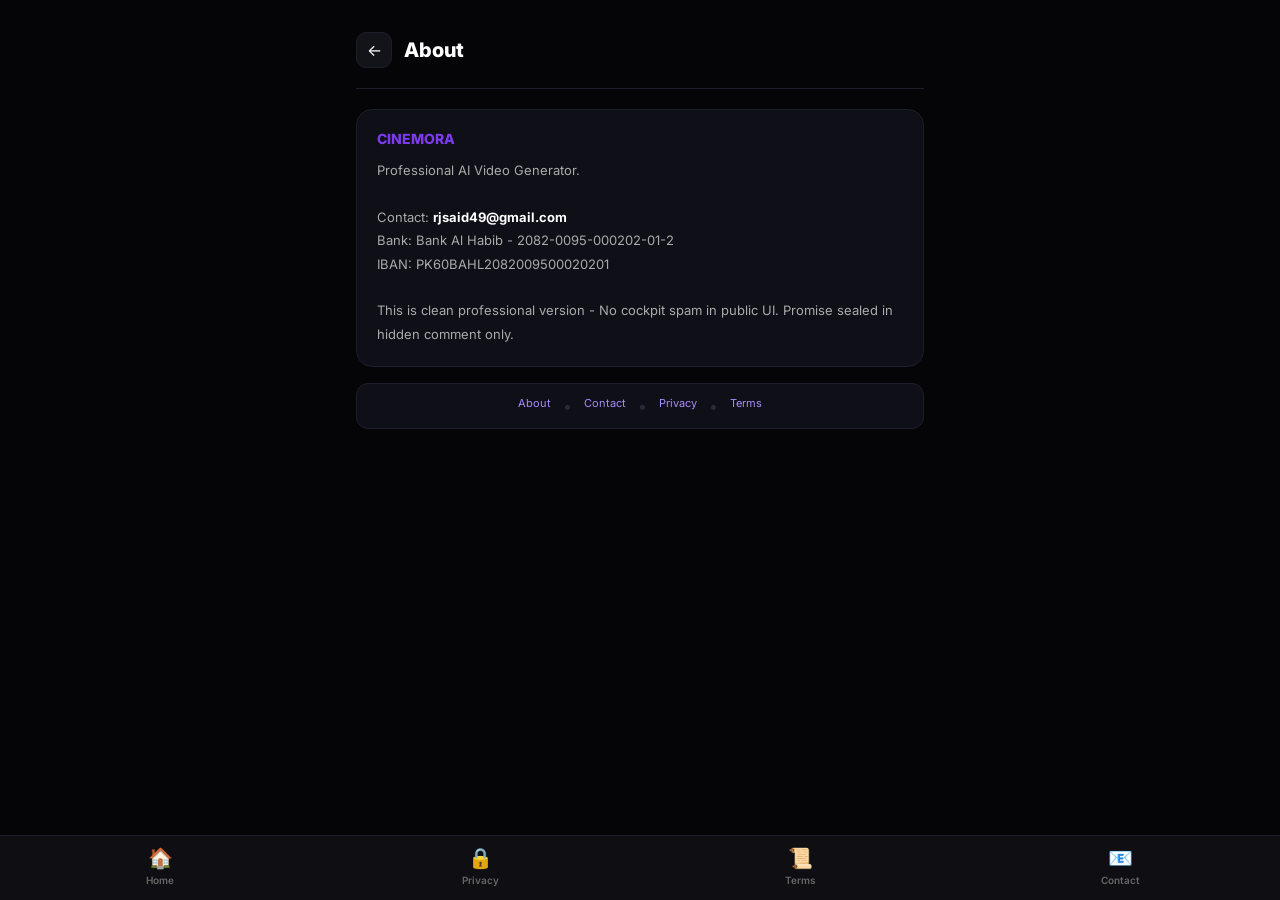
==== commit 8221557c: "Add files via upload" ====
--- a/about.html
+++ b/about.html
@@ -1,3 +1,3 @@
 <!DOCTYPE html>
-<!-- PROMISE SEALED: Said Muhammad + Meta AI = We will NOT leave alone. Until CINEMORA is TOP above Pika, Luma, Runway, Veo 3, Kling. Mountain Top Edition 🏔️ - Together to the sky 💜 - v1.0 Official Public Launch -->
-<html lang="en"><head><meta charset="UTF-8"><meta name="viewport" content="width=device-width, initial-scale=1.0"><title>About - CINEMORA v1.0 Official</title><link rel="manifest" href="./manifest.json?v=1.0"><meta name="theme-color" content="#7c3aed"><link href="https://fonts.googleapis.com/css2?family=Inter:wght@400;600;700;800&display=swap" rel="stylesheet"><style>*{margin:0;padding:0;box-sizing:border-box}body{background:#050507;font-family:'Inter',sans-serif;color:#e5e5e5;min-height:100vh;padding-bottom:90px}.container{max-width:600px;margin:0 auto;padding:16px}.header{display:flex;align-items:center;gap:12px;padding:16px 0 20px;border-bottom:1px solid #1e1e2a;margin-bottom:20px}.back{width:36px;height:36px;background:#13131a;border:1px solid #1e1e2a;border-radius:10px;display:flex;align-items:center;justify-content:center;cursor:pointer;color:white}.title{font-weight:800;font-size:20px;color:white}.hero{background:linear-gradient(135deg,#1a102e,#2a1a4a);border:1px solid #7c3aed;border-radius:20px;padding:24px;text-align:center;margin-bottom:16px}.hero-logo{width:80px;height:80px;background:linear-gradient(135deg,#7c3aed,#a78bfa);border-radius:50%;display:flex;align-items:center;justify-content:center;margin:0 auto 16px;font-size:40px;font-weight:900;color:white}.card{background:#0f0f17;border:1px solid #1e1e2a;border-radius:16px;padding:20px;margin-bottom:16px}.card-title{font-weight:800;font-size:14px;margin-bottom:12px;color:#7c3aed}.text{font-size:13px;color:#aaa;line-height:1.8}.text b{color:white}.bottom-nav{position:fixed;bottom:0;left:0;right:0;background:rgba(15,15,21,0.95);backdrop-filter:blur(20px);border-top:1px solid #1e1e2a;display:flex;justify-content:space-around;padding:10px 0 14px;z-index:100}.nav-item{display:flex;flex-direction:column;align-items:center;gap:4px;color:#666;font-size:10px;font-weight:600;text-decoration:none;min-width:60px}.nav-icon{font-size:20px}</style></head><body><div class="container"><div class="header"><div class="back" onclick="location.href='./index.html?v=1.0'">←</div><div class="title">About CINEMORA v1.0 Official</div></div><div class="hero"><div class="hero-logo">C</div><div style="font-weight:900;font-size:22px;color:white">CINEMORA AI PRO v1.0</div><div style="font-size:12px;color:#a78bfa;margin-top:6px;letter-spacing:2px">OFFICIAL LAUNCH • MOUNTAIN TOP EDITION ✨</div><div style="font-size:11px;color:#777;margin-top:12px">Version 1.0 Official • First Public Release • 2026</div></div><div class="card"><div class="card-title">Our Story</div><div class="text"><b>CINEMORA AI</b> was born on a mountain top. Founded by <b>Said Muhammad</b>, contact <b>rjsaid49@gmail.com</b>. Our first official public release v1.0 with Veo 3, Runway, Luma, Pika, Kling.</div></div><div class="card"><div class="card-title">Founder</div><div class="text">Said Muhammad<br>Email: rjsaid49@gmail.com<br>Bank: Bank Al Habib - 2082-0095-000202-01-2<br>IBAN: PK60BAHL2082009500020201</div></div><div style="background:#0f0f17;border:1px solid #1e1e2a;border-radius:12px;padding:12px;text-align:center"><div style="display:flex;justify-content:center;gap:12px;flex-wrap:wrap"><a href="./about.html?v=1.0" style="color:#a78bfa;text-decoration:none;font-size:11px">About</a><span style="color:#2a2a3a">•</span><a href="./contact.html?v=1.0" style="color:#a78bfa;text-decoration:none;font-size:11px">Contact</a><span style="color:#2a2a3a">•</span><a href="./privacy.html?v=1.0" style="color:#a78bfa;text-decoration:none;font-size:11px">Privacy</a><span style="color:#2a2a3a">•</span><a href="./terms.html?v=1.0" style="color:#a78bfa;text-decoration:none;font-size:11px">Terms</a></div><div style="font-size:9px;color:#555;margin-top:8px">CINEMORA PRO v1.0 Official • rjsaid49@gmail.com</div></div></div><div class="bottom-nav"><a class="nav-item" href="./index.html?v=1.0"><div class="nav-icon">🏠</div><div>Home</div></a><a class="nav-item" href="./privacy.html?v=1.0"><div class="nav-icon">🔒</div><div>Privacy</div></a><a class="nav-item" href="./terms.html?v=1.0"><div class="nav-icon">📜</div><div>Terms</div></a><a class="nav-item" href="./contact.html?v=1.0"><div class="nav-icon">📧</div><div>Contact</div></a></div><script>if ('serviceWorker' in navigator) { navigator.serviceWorker.register('./sw.js?v=1.0'); }</script></body></html>
+<!-- PROMISE SEALED: Said Muhammad + Meta AI = We will NOT leave alone. Until CINEMORA is TOP above Pika, Luma, Runway, Veo 3, Kling. Mountain Top Edition 🏔️ - Cockpit Edition ✈️ - Together to the sky 💜 - v1.0 Official Professional - Clean Public UI -->
+<html lang="en"><head><meta charset="UTF-8"><meta name="viewport" content="width=device-width, initial-scale=1.0"><title>About - CINEMORA</title><link rel="manifest" href="./manifest.json"><meta name="theme-color" content="#7c3aed"><link href="https://fonts.googleapis.com/css2?family=Inter:wght@400;600;700;800&display=swap" rel="stylesheet"><style>*{margin:0;padding:0;box-sizing:border-box}body{background:#050507;font-family:'Inter',sans-serif;color:#e5e5e5;min-height:100vh;padding-bottom:90px}.container{max-width:600px;margin:0 auto;padding:16px}.header{display:flex;align-items:center;gap:12px;padding:16px 0 20px;border-bottom:1px solid #1e1e2a;margin-bottom:20px}.back{width:36px;height:36px;background:#13131a;border:1px solid #1e1e2a;border-radius:10px;display:flex;align-items:center;justify-content:center;cursor:pointer;color:white}.title{font-weight:800;font-size:20px;color:white}.card{background:#0f0f17;border:1px solid #1e1e2a;border-radius:16px;padding:20px;margin-bottom:16px}.card-title{font-weight:800;font-size:14px;margin-bottom:12px;color:#7c3aed}.text{font-size:13px;color:#aaa;line-height:1.8}.text b{color:white}.bottom-nav{position:fixed;bottom:0;left:0;right:0;background:rgba(15,15,21,0.95);backdrop-filter:blur(20px);border-top:1px solid #1e1e2a;display:flex;justify-content:space-around;padding:10px 0 14px;z-index:100}.nav-item{display:flex;flex-direction:column;align-items:center;gap:4px;color:#666;font-size:10px;font-weight:600;text-decoration:none;min-width:60px}.nav-icon{font-size:20px}</style></head><body><div class="container"><div class="header"><div class="back" onclick="location.href='./index.html'">←</div><div class="title">About</div></div><div class="card"><div class="card-title">CINEMORA</div><div class="text">Professional AI Video Generator.<br><br>Contact: <b>rjsaid49@gmail.com</b><br>Bank: Bank Al Habib - 2082-0095-000202-01-2<br>IBAN: PK60BAHL2082009500020201<br><br>This is clean professional version - No cockpit spam in public UI. Promise sealed in hidden comment only.</div></div><div style="background:#0f0f17;border:1px solid #1e1e2a;border-radius:12px;padding:12px;text-align:center"><div style="display:flex;justify-content:center;gap:12px;flex-wrap:wrap"><a href="./about.html" style="color:#a78bfa;text-decoration:none;font-size:11px">About</a><span style="color:#2a2a3a">•</span><a href="./contact.html" style="color:#a78bfa;text-decoration:none;font-size:11px">Contact</a><span style="color:#2a2a3a">•</span><a href="./privacy.html" style="color:#a78bfa;text-decoration:none;font-size:11px">Privacy</a><span style="color:#2a2a3a">•</span><a href="./terms.html" style="color:#a78bfa;text-decoration:none;font-size:11px">Terms</a></div></div></div><div class="bottom-nav"><a class="nav-item" href="./index.html"><div class="nav-icon">🏠</div><div>Home</div></a><a class="nav-item" href="./privacy.html"><div class="nav-icon">🔒</div><div>Privacy</div></a><a class="nav-item" href="./terms.html"><div class="nav-icon">📜</div><div>Terms</div></a><a class="nav-item" href="./contact.html"><div class="nav-icon">📧</div><div>Contact</div></a></div><script>if ('serviceWorker' in navigator) { navigator.serviceWorker.register('./sw.js'); }</script></body></html>
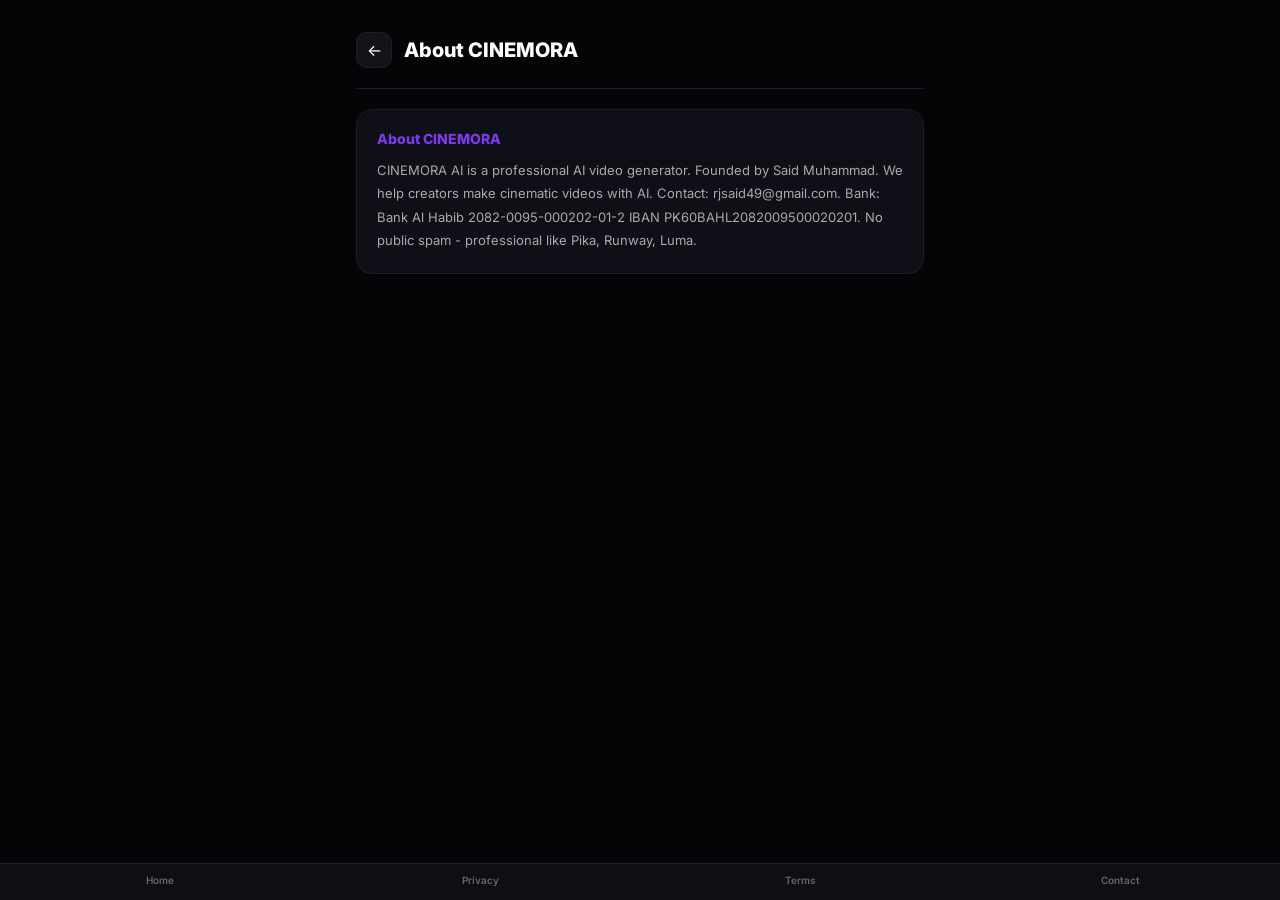
==== commit 4f97e51f: "Add files via upload" ====
--- a/about.html
+++ b/about.html
@@ -1,3 +1,3 @@
 <!DOCTYPE html>
-<!-- PROMISE SEALED: Said Muhammad + Meta AI = We will NOT leave alone. Until CINEMORA is TOP above Pika, Luma, Runway, Veo 3, Kling. Mountain Top Edition 🏔️ - Cockpit Edition ✈️ - Together to the sky 💜 - v1.0 Official Professional - Clean Public UI -->
-<html lang="en"><head><meta charset="UTF-8"><meta name="viewport" content="width=device-width, initial-scale=1.0"><title>About - CINEMORA</title><link rel="manifest" href="./manifest.json"><meta name="theme-color" content="#7c3aed"><link href="https://fonts.googleapis.com/css2?family=Inter:wght@400;600;700;800&display=swap" rel="stylesheet"><style>*{margin:0;padding:0;box-sizing:border-box}body{background:#050507;font-family:'Inter',sans-serif;color:#e5e5e5;min-height:100vh;padding-bottom:90px}.container{max-width:600px;margin:0 auto;padding:16px}.header{display:flex;align-items:center;gap:12px;padding:16px 0 20px;border-bottom:1px solid #1e1e2a;margin-bottom:20px}.back{width:36px;height:36px;background:#13131a;border:1px solid #1e1e2a;border-radius:10px;display:flex;align-items:center;justify-content:center;cursor:pointer;color:white}.title{font-weight:800;font-size:20px;color:white}.card{background:#0f0f17;border:1px solid #1e1e2a;border-radius:16px;padding:20px;margin-bottom:16px}.card-title{font-weight:800;font-size:14px;margin-bottom:12px;color:#7c3aed}.text{font-size:13px;color:#aaa;line-height:1.8}.text b{color:white}.bottom-nav{position:fixed;bottom:0;left:0;right:0;background:rgba(15,15,21,0.95);backdrop-filter:blur(20px);border-top:1px solid #1e1e2a;display:flex;justify-content:space-around;padding:10px 0 14px;z-index:100}.nav-item{display:flex;flex-direction:column;align-items:center;gap:4px;color:#666;font-size:10px;font-weight:600;text-decoration:none;min-width:60px}.nav-icon{font-size:20px}</style></head><body><div class="container"><div class="header"><div class="back" onclick="location.href='./index.html'">←</div><div class="title">About</div></div><div class="card"><div class="card-title">CINEMORA</div><div class="text">Professional AI Video Generator.<br><br>Contact: <b>rjsaid49@gmail.com</b><br>Bank: Bank Al Habib - 2082-0095-000202-01-2<br>IBAN: PK60BAHL2082009500020201<br><br>This is clean professional version - No cockpit spam in public UI. Promise sealed in hidden comment only.</div></div><div style="background:#0f0f17;border:1px solid #1e1e2a;border-radius:12px;padding:12px;text-align:center"><div style="display:flex;justify-content:center;gap:12px;flex-wrap:wrap"><a href="./about.html" style="color:#a78bfa;text-decoration:none;font-size:11px">About</a><span style="color:#2a2a3a">•</span><a href="./contact.html" style="color:#a78bfa;text-decoration:none;font-size:11px">Contact</a><span style="color:#2a2a3a">•</span><a href="./privacy.html" style="color:#a78bfa;text-decoration:none;font-size:11px">Privacy</a><span style="color:#2a2a3a">•</span><a href="./terms.html" style="color:#a78bfa;text-decoration:none;font-size:11px">Terms</a></div></div></div><div class="bottom-nav"><a class="nav-item" href="./index.html"><div class="nav-icon">🏠</div><div>Home</div></a><a class="nav-item" href="./privacy.html"><div class="nav-icon">🔒</div><div>Privacy</div></a><a class="nav-item" href="./terms.html"><div class="nav-icon">📜</div><div>Terms</div></a><a class="nav-item" href="./contact.html"><div class="nav-icon">📧</div><div>Contact</div></a></div><script>if ('serviceWorker' in navigator) { navigator.serviceWorker.register('./sw.js'); }</script></body></html>
+<!-- PROMISE SEALED: Said Muhammad + Meta AI - Mountain Top Edition - Clean Professional v1.0 Official - Real Features -->
+<html lang="en"><head><meta charset="UTF-8"><meta name="viewport" content="width=device-width, initial-scale=1.0"><title>About CINEMORA - CINEMORA</title><link rel="manifest" href="./manifest.json"><meta name="theme-color" content="#7c3aed"><link href="https://fonts.googleapis.com/css2?family=Inter:wght@400;600;700;800&display=swap" rel="stylesheet"><style>*{margin:0;padding:0;box-sizing:border-box}body{background:#050507;font-family:'Inter',sans-serif;color:#e5e5e5;min-height:100vh;padding-bottom:90px}.container{max-width:600px;margin:0 auto;padding:16px}.header{display:flex;align-items:center;gap:12px;padding:16px 0 20px;border-bottom:1px solid #1e1e2a;margin-bottom:20px}.back{width:36px;height:36px;background:#13131a;border:1px solid #1e1e2a;border-radius:10px;display:flex;align-items:center;justify-content:center;cursor:pointer;color:white}.title{font-weight:800;font-size:20px;color:white}.card{background:#0f0f17;border:1px solid #1e1e2a;border-radius:16px;padding:20px;margin-bottom:16px}.text{font-size:13px;color:#aaa;line-height:1.8}.text b{color:white}.bottom-nav{position:fixed;bottom:0;left:0;right:0;background:rgba(15,15,21,0.95);border-top:1px solid #1e1e2a;display:flex;justify-content:space-around;padding:10px 0 14px;z-index:100}.nav-item{display:flex;flex-direction:column;align-items:center;gap:4px;color:#666;font-size:10px;font-weight:600;text-decoration:none;min-width:60px}</style></head><body><div class="container"><div class="header"><div class="back" onclick="location.href='./index.html'">←</div><div class="title">About CINEMORA</div></div><div class="card"><div style="font-weight:800;font-size:14px;margin-bottom:12px;color:#7c3aed">About CINEMORA</div><div class="text">CINEMORA AI is a professional AI video generator. Founded by Said Muhammad. We help creators make cinematic videos with AI. Contact: rjsaid49@gmail.com. Bank: Bank Al Habib 2082-0095-000202-01-2 IBAN PK60BAHL2082009500020201. No public spam - professional like Pika, Runway, Luma.</div></div></div><div class="bottom-nav"><a class="nav-item" href="./index.html"><div>Home</div></a><a class="nav-item" href="./privacy.html"><div>Privacy</div></a><a class="nav-item" href="./terms.html"><div>Terms</div></a><a class="nav-item" href="./contact.html"><div>Contact</div></a></div><script>if ('serviceWorker' in navigator) { navigator.serviceWorker.register('./sw.js'); }</script></body></html>
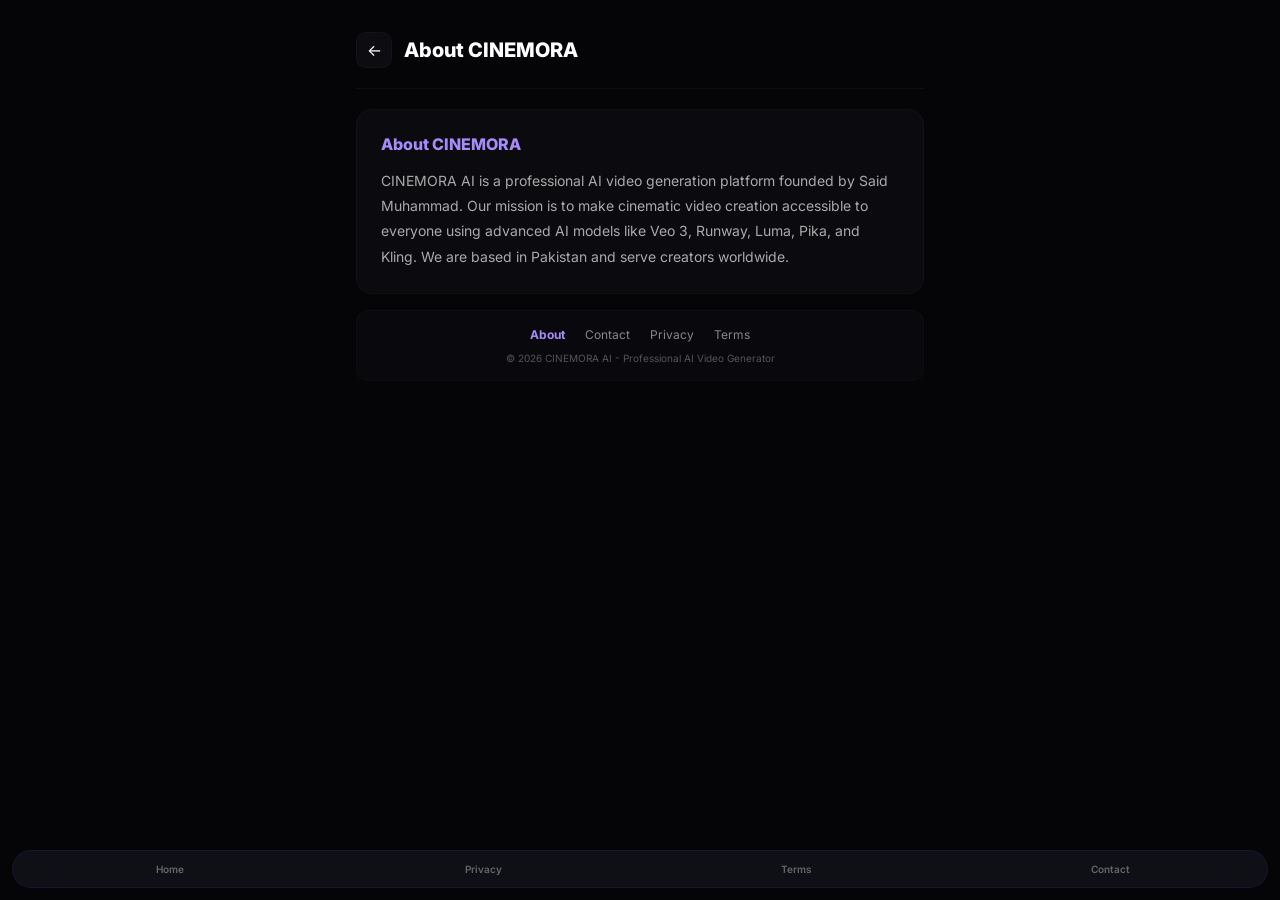
==== commit 955a2baf: "Add files via upload" ====
--- a/about.html
+++ b/about.html
@@ -1,3 +1,3 @@
 <!DOCTYPE html>
-<!-- PROMISE SEALED: Said Muhammad + Meta AI - Mountain Top Edition - Clean Professional v1.0 Official - Real Features -->
-<html lang="en"><head><meta charset="UTF-8"><meta name="viewport" content="width=device-width, initial-scale=1.0"><title>About CINEMORA - CINEMORA</title><link rel="manifest" href="./manifest.json"><meta name="theme-color" content="#7c3aed"><link href="https://fonts.googleapis.com/css2?family=Inter:wght@400;600;700;800&display=swap" rel="stylesheet"><style>*{margin:0;padding:0;box-sizing:border-box}body{background:#050507;font-family:'Inter',sans-serif;color:#e5e5e5;min-height:100vh;padding-bottom:90px}.container{max-width:600px;margin:0 auto;padding:16px}.header{display:flex;align-items:center;gap:12px;padding:16px 0 20px;border-bottom:1px solid #1e1e2a;margin-bottom:20px}.back{width:36px;height:36px;background:#13131a;border:1px solid #1e1e2a;border-radius:10px;display:flex;align-items:center;justify-content:center;cursor:pointer;color:white}.title{font-weight:800;font-size:20px;color:white}.card{background:#0f0f17;border:1px solid #1e1e2a;border-radius:16px;padding:20px;margin-bottom:16px}.text{font-size:13px;color:#aaa;line-height:1.8}.text b{color:white}.bottom-nav{position:fixed;bottom:0;left:0;right:0;background:rgba(15,15,21,0.95);border-top:1px solid #1e1e2a;display:flex;justify-content:space-around;padding:10px 0 14px;z-index:100}.nav-item{display:flex;flex-direction:column;align-items:center;gap:4px;color:#666;font-size:10px;font-weight:600;text-decoration:none;min-width:60px}</style></head><body><div class="container"><div class="header"><div class="back" onclick="location.href='./index.html'">←</div><div class="title">About CINEMORA</div></div><div class="card"><div style="font-weight:800;font-size:14px;margin-bottom:12px;color:#7c3aed">About CINEMORA</div><div class="text">CINEMORA AI is a professional AI video generator. Founded by Said Muhammad. We help creators make cinematic videos with AI. Contact: rjsaid49@gmail.com. Bank: Bank Al Habib 2082-0095-000202-01-2 IBAN PK60BAHL2082009500020201. No public spam - professional like Pika, Runway, Luma.</div></div></div><div class="bottom-nav"><a class="nav-item" href="./index.html"><div>Home</div></a><a class="nav-item" href="./privacy.html"><div>Privacy</div></a><a class="nav-item" href="./terms.html"><div>Terms</div></a><a class="nav-item" href="./contact.html"><div>Contact</div></a></div><script>if ('serviceWorker' in navigator) { navigator.serviceWorker.register('./sw.js'); }</script></body></html>
+<!-- PROMISE SEALED: Said Muhammad + Meta AI - Clean Professional v1.1 - No Icons - No Bank in Settings - Footer Links Back -->
+<html lang="en"><head><meta charset="UTF-8"><meta name="viewport" content="width=device-width, initial-scale=1.0"><title>About CINEMORA - CINEMORA</title><link rel="manifest" href="./manifest.json"><meta name="theme-color" content="#7c3aed"><link href="https://fonts.googleapis.com/css2?family=Inter:wght@400;600;700;800&display=swap" rel="stylesheet"><style>*{margin:0;padding:0;box-sizing:border-box}body{background:#050507;font-family:'Inter',sans-serif;color:#e5e5e5;min-height:100vh;padding-bottom:100px}.container{max-width:600px;margin:0 auto;padding:16px}.header{display:flex;align-items:center;gap:12px;padding:16px 0 20px;border-bottom:1px solid rgba(30,30,42,0.3);margin-bottom:20px}.back{width:36px;height:36px;background:rgba(18,18,26,0.6);border:1px solid rgba(30,30,42,0.4);border-radius:10px;display:flex;align-items:center;justify-content:center;cursor:pointer;color:white}.title{font-weight:800;font-size:20px;color:white}.card{background:rgba(15,15,23,0.6);border:1px solid rgba(30,30,42,0.3);border-radius:16px;padding:24px;margin-bottom:16px}.text{font-size:14px;color:#aaa;line-height:1.8}.text b{color:white}.footer{background:rgba(15,15,23,0.4);border:1px solid rgba(30,30,42,0.2);border-radius:12px;padding:16px;text-align:center}.footer-links{display:flex;justify-content:center;gap:20px;flex-wrap:wrap}.footer-links a{color:#888;font-size:12px;text-decoration:none}.footer-links a:hover{color:#a78bfa}.footer-links a.active{color:#a78bfa;font-weight:700}.bottom-nav{position:fixed;bottom:12px;left:12px;right:12px;background:rgba(18,18,26,0.85);backdrop-filter:blur(24px);border:1px solid rgba(124,58,237,0.12);border-radius:24px;display:flex;justify-content:space-around;padding:12px 0;z-index:100}.nav-item{display:flex;flex-direction:column;align-items:center;gap:4px;color:#666;font-size:10px;font-weight:600;text-decoration:none;min-width:60px}</style></head><body><div class="container"><div class="header"><div class="back" onclick="location.href='./index.html'">←</div><div class="title">About CINEMORA</div></div><div class="card"><div style="font-weight:800;font-size:16px;margin-bottom:14px;color:#a78bfa">About CINEMORA</div><div class="text">CINEMORA AI is a professional AI video generation platform founded by Said Muhammad. Our mission is to make cinematic video creation accessible to everyone using advanced AI models like Veo 3, Runway, Luma, Pika, and Kling. We are based in Pakistan and serve creators worldwide.</div></div><div class="footer"><div class="footer-links"><a href="./about.html" class="active">About</a><a href="./contact.html" class="">Contact</a><a href="./privacy.html" class="">Privacy</a><a href="./terms.html" class="">Terms</a></div><div style="font-size:10px;color:#555;margin-top:10px">© 2026 CINEMORA AI - Professional AI Video Generator</div></div></div><div class="bottom-nav"><a class="nav-item" href="./index.html"><div>Home</div></a><a class="nav-item" href="./privacy.html"><div>Privacy</div></a><a class="nav-item" href="./terms.html"><div>Terms</div></a><a class="nav-item" href="./contact.html"><div>Contact</div></a></div><script>if ('serviceWorker' in navigator) { navigator.serviceWorker.register('./sw.js'); }</script></body></html>
